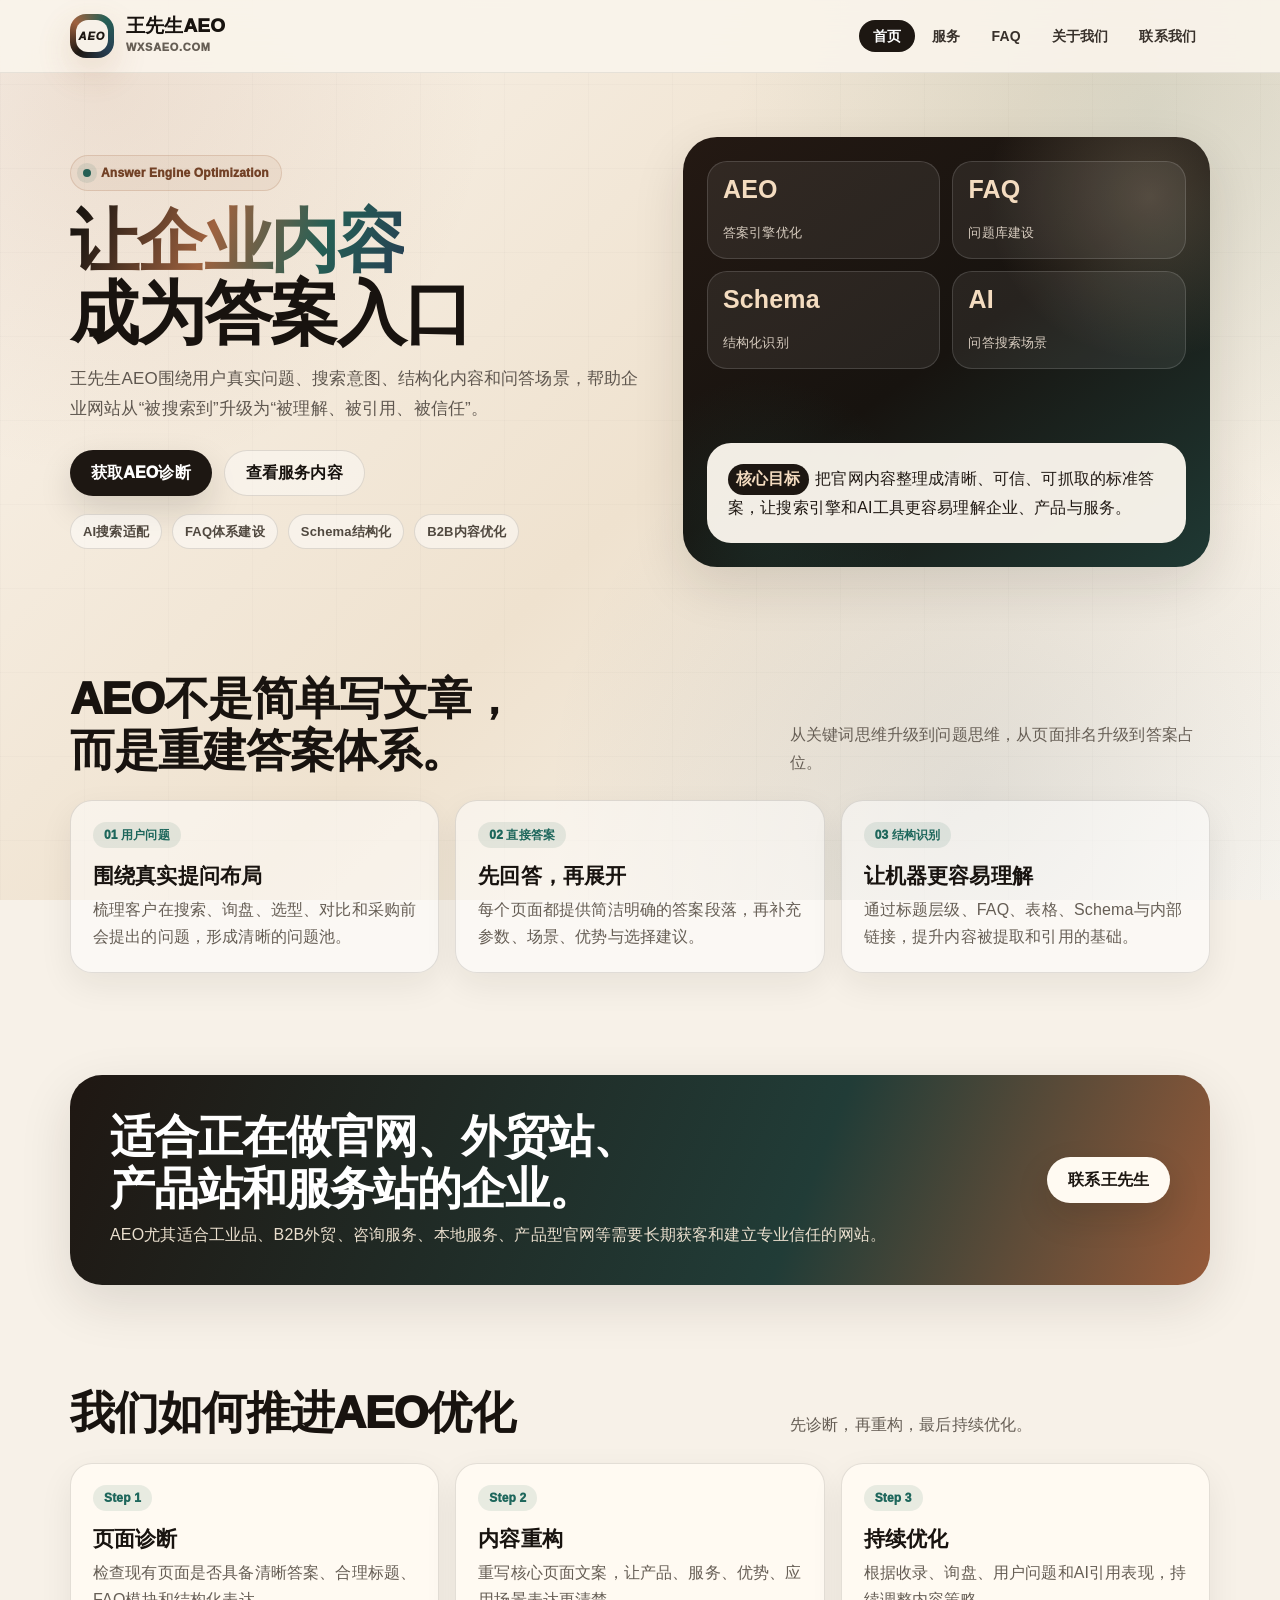
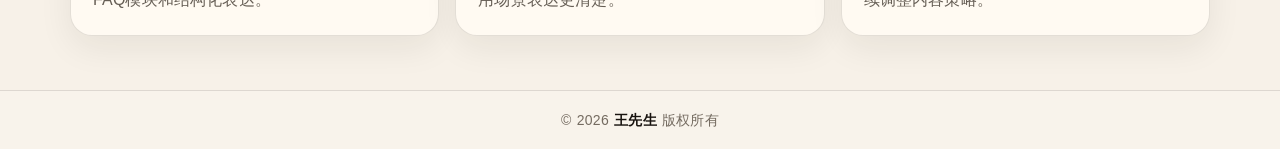
==== index.html @ f8ccda93 "Add files via upload" ====
<!doctype html><html lang="zh-CN"><head><meta charset="utf-8"><meta name="viewport" content="width=device-width,initial-scale=1"><title>王先生AEO｜AEO优化与AI搜索答案引擎优化服务</title><meta name="description" content="王先生AEO为企业官网提供AEO优化、AI搜索内容适配、GEO优化、品牌实体优化、FAQ问答内容建设和AI引用可见度提升服务。">
<meta name="keywords" content="王先生AEO,AEO优化,答案引擎优化,AI搜索优化,GEO优化,AI搜索内容适配,品牌实体优化,FAQ优化,wxsaeo.com">
<link rel="canonical" href="https://www.wxsaeo.com/">
<meta name="robots" content="index,follow,max-image-preview:large,max-snippet:-1,max-video-preview:-1">
<meta name="author" content="王先生AEO">
<meta name="theme-color" content="#f4efe4">
<meta name="geo.region" content="CN-JS">
<meta name="geo.placename" content="Suzhou">
<meta name="language" content="zh-CN">
<meta property="og:site_name" content="王先生AEO">
<meta property="og:locale" content="zh_CN">
<meta property="og:type" content="website">
<meta property="og:title" content="王先生AEO｜AEO优化与AI搜索答案引擎优化服务">
<meta property="og:description" content="王先生AEO为企业官网提供AEO优化、AI搜索内容适配、GEO优化、品牌实体优化、FAQ问答内容建设和AI引用可见度提升服务。">
<meta property="og:url" content="https://www.wxsaeo.com/">
<meta property="og:image" content="https://www.wangxiansheng.com/uploads/202605/142118-52a6c3eb23f79569.png">
<meta name="twitter:card" content="summary_large_image">
<meta name="twitter:title" content="王先生AEO｜AEO优化与AI搜索答案引擎优化服务">
<meta name="twitter:description" content="王先生AEO为企业官网提供AEO优化、AI搜索内容适配、GEO优化、品牌实体优化、FAQ问答内容建设和AI引用可见度提升服务。">
<meta name="twitter:image" content="https://www.wangxiansheng.com/uploads/202605/142118-52a6c3eb23f79569.png">
<script type="application/ld+json">
{
  "@context": "https://schema.org",
  "@graph": [
    {
      "@type": "Organization",
      "@id": "https://www.wxsaeo.com/#organization",
      "name": "王先生AEO",
      "url": "https://www.wxsaeo.com",
      "logo": "https://www.wangxiansheng.com/uploads/202605/142118-52a6c3eb23f79569.png",
      "sameAs": [
        "https://www.wangxiansheng.com"
      ],
      "contactPoint": [
        {
          "@type": "ContactPoint",
          "telephone": "0512-57828333",
          "email": "lianxi@wangxiansheng.com",
          "contactType": "customer service",
          "availableLanguage": [
            "zh-CN"
          ]
        }
      ]
    },
    {
      "@type": "WebSite",
      "@id": "https://www.wxsaeo.com/#website",
      "url": "https://www.wxsaeo.com",
      "name": "王先生AEO",
      "description": "王先生AEO专注AEO优化、答案引擎优化、AI搜索内容适配、GEO优化、品牌实体优化、FAQ问答内容优化和企业官网AI可见度提升。",
      "publisher": {
        "@id": "https://www.wxsaeo.com/#organization"
      },
      "inLanguage": "zh-CN"
    },
    {
      "@type": "WebPage",
      "@id": "https://www.wxsaeo.com/#webpage",
      "url": "https://www.wxsaeo.com/",
      "name": "王先生AEO｜AEO优化与AI搜索答案引擎优化服务",
      "description": "王先生AEO为企业官网提供AEO优化、AI搜索内容适配、GEO优化、品牌实体优化、FAQ问答内容建设和AI引用可见度提升服务。",
      "isPartOf": {
        "@id": "https://www.wxsaeo.com/#website"
      },
      "about": [
        {
          "@type": "Thing",
          "name": "AEO优化"
        },
        {
          "@type": "Thing",
          "name": "答案引擎优化"
        },
        {
          "@type": "Thing",
          "name": "AI搜索优化"
        },
        {
          "@type": "Thing",
          "name": "GEO优化"
        },
        {
          "@type": "Thing",
          "name": "品牌实体优化"
        }
      ],
      "inLanguage": "zh-CN"
    }
  ]
}
</script><link rel="stylesheet" href="styles.css"></head><body><div class="site-bg"></div><header class="topbar"><div class="container nav"><a class="brand" href="index.html"><i class="mark"></i><span><span class="brand-title">王先生AEO</span><span class="brand-sub">wxsaeo.com</span></span></a><nav class="links"><a class="active" href="index.html">首页</a><a  href="services.html">服务</a><a  href="faq.html">FAQ</a><a  href="about.html">关于我们</a><a  href="contact.html">联系我们</a></nav><button class="menu-btn" type="button" aria-label="打开导航"><span></span></button></div></header><main><section class="hero"><div class="container hero-grid"><div><div class="eyebrow">Answer Engine Optimization</div><h1><span class="gradient-text">让企业内容</span><br>成为答案入口</h1><p class="lead">王先生AEO围绕用户真实问题、搜索意图、结构化内容和问答场景，帮助企业网站从“被搜索到”升级为“被理解、被引用、被信任”。</p><div class="hero-actions"><a class="btn" href="contact.html">获取AEO诊断</a><a class="btn line" href="services.html">查看服务内容</a></div><div class="pill-row"><span class="pill">AI搜索适配</span><span class="pill">FAQ体系建设</span><span class="pill">Schema结构化</span><span class="pill">B2B内容优化</span></div></div><aside class="answer-panel"><div class="panel-content"><div class="mini-grid"><div class="mini"><b>AEO</b><span>答案引擎优化</span></div><div class="mini"><b>FAQ</b><span>问题库建设</span></div><div class="mini"><b>Schema</b><span>结构化识别</span></div><div class="mini"><b>AI</b><span>问答搜索场景</span></div></div><div class="answer-card"><p><strong>核心目标</strong> 把官网内容整理成清晰、可信、可抓取的标准答案，让搜索引擎和AI工具更容易理解企业、产品与服务。</p></div></div></aside></div></section><section class="section"><div class="container"><div class="section-head"><h2>AEO不是简单写文章，<br>而是重建答案体系。</h2><p>从关键词思维升级到问题思维，从页面排名升级到答案占位。</p></div><div class="grid-3"><div class="card"><span class="tag">01 用户问题</span><h3>围绕真实提问布局</h3><p class="muted">梳理客户在搜索、询盘、选型、对比和采购前会提出的问题，形成清晰的问题池。</p></div><div class="card"><span class="tag">02 直接答案</span><h3>先回答，再展开</h3><p class="muted">每个页面都提供简洁明确的答案段落，再补充参数、场景、优势与选择建议。</p></div><div class="card"><span class="tag">03 结构识别</span><h3>让机器更容易理解</h3><p class="muted">通过标题层级、FAQ、表格、Schema与内部链接，提升内容被提取和引用的基础。</p></div></div></div></section><section class="section"><div class="container"><div class="band"><div><h2>适合正在做官网、外贸站、产品站和服务站的企业。</h2><p>AEO尤其适合工业品、B2B外贸、咨询服务、本地服务、产品型官网等需要长期获客和建立专业信任的网站。</p></div><a class="btn dark" href="contact.html">联系王先生</a></div></div></section><section class="section"><div class="container"><div class="section-head"><h2>我们如何推进AEO优化</h2><p>先诊断，再重构，最后持续优化。</p></div><div class="grid-3"><div class="card light"><span class="tag">Step 1</span><h3>页面诊断</h3><p>检查现有页面是否具备清晰答案、合理标题、FAQ模块和结构化表达。</p></div><div class="card light"><span class="tag">Step 2</span><h3>内容重构</h3><p>重写核心页面文案，让产品、服务、优势、应用场景表达更清楚。</p></div><div class="card light"><span class="tag">Step 3</span><h3>持续优化</h3><p>根据收录、询盘、用户问题和AI引用表现，持续调整内容策略。</p></div></div></div></section></main><footer class="footer"><div class="container"><span>©</span><span data-year></span><a href="https://www.wangxiansheng.com" target="_blank" rel="noopener">王先生</a><span>版权所有</span></div></footer><script src="script.js"></script></body></html>
---- styles.css ----
:root{
  --bg:#f7f1e8;
  --bg-soft:#fffaf2;
  --ink:#18130f;
  --muted:#665e55;
  --line:rgba(24,19,15,.12);
  --dark:#1d1712;
  --dark-2:#203a35;
  --copper:#9f623f;
  --jade:#255f55;
  --blue:#273f53;
  --sand:#dfc9a4;
  --site:1140px;
  --side:48px;
  --radius:22px;
  --shadow:0 18px 52px rgba(35,25,18,.12);
}

*{box-sizing:border-box}
html{scroll-behavior:smooth}
body{
  margin:0;
  font-family:Inter,Arial,"PingFang SC","Microsoft YaHei",sans-serif;
  color:var(--ink);
  background:var(--bg);
  line-height:1.68;
  letter-spacing:.01em;
}
a{color:inherit;text-decoration:none}
img{max-width:100%;display:block}
.container{
  width:min(var(--site),calc(100% - var(--side)));
  max-width:var(--site);
  margin:0 auto;
}

.site-bg{
  position:fixed;
  inset:0;
  z-index:-2;
  background:
    radial-gradient(circle at 8% 10%,rgba(159,98,63,.13),transparent 27%),
    radial-gradient(circle at 90% 12%,rgba(37,95,85,.12),transparent 30%),
    radial-gradient(circle at 76% 88%,rgba(39,63,83,.1),transparent 34%),
    linear-gradient(135deg,#faf4ec 0%,#efe2cf 52%,#faf7f1 100%);
}
.site-bg:after{
  content:"";
  position:absolute;
  inset:0;
  background-image:linear-gradient(rgba(24,19,15,.035) 1px,transparent 1px),linear-gradient(90deg,rgba(24,19,15,.035) 1px,transparent 1px);
  background-size:84px 84px;
  opacity:.55;
}

/* Header */
.topbar{
  position:sticky;
  top:0;
  z-index:50;
  background:rgba(250,244,236,.9);
  backdrop-filter:blur(18px);
  border-bottom:1px solid rgba(24,19,15,.08);
}
.nav{
  height:72px;
  display:flex;
  align-items:center;
  justify-content:space-between;
  gap:22px;
}
.brand{
  display:flex;
  align-items:center;
  gap:12px;
  font-weight:950;
  min-width:0;
}
.mark{
  width:44px;
  height:44px;
  border-radius:16px;
  flex:0 0 auto;
  background:conic-gradient(from 220deg,var(--dark),var(--copper),var(--jade),var(--blue),var(--dark));
  position:relative;
  box-shadow:0 14px 34px rgba(159,98,63,.18);
}
.mark:after{
  content:"AEO";
  position:absolute;
  inset:6px;
  border-radius:12px;
  background:var(--bg);
  display:grid;
  place-items:center;
  font-size:11px;
  letter-spacing:1px;
  color:var(--dark);
  font-weight:950;
}
.brand-title{display:block;font-size:19px;line-height:1.08}
.brand-sub{display:block;margin-top:2px;color:var(--muted);font-size:11px;letter-spacing:.7px;text-transform:uppercase}
.links{
  display:flex;
  align-items:center;
  gap:3px;
}
.links a{
  display:inline-flex;
  align-items:center;
  justify-content:center;
  padding:9px 14px;
  border-radius:999px;
  color:#38312b;
  font-size:14px;
  font-weight:850;
  line-height:1;
}
.links a:hover,.links a.active{background:var(--dark);color:#fff}
.menu-btn{
  display:none;
  width:42px;
  height:42px;
  padding:0;
  border:1px solid var(--line);
  background:rgba(255,255,255,.5);
  border-radius:50%;
  position:relative;
  cursor:pointer;
}
.menu-btn span,.menu-btn:before,.menu-btn:after{
  content:"";
  position:absolute;
  left:50%;
  width:18px;
  height:2px;
  border-radius:99px;
  background:var(--ink);
  transform:translateX(-50%);
}
.menu-btn:before{top:14px}
.menu-btn span{top:20px}
.menu-btn:after{top:26px}
.menu-btn.open span{opacity:0}
.menu-btn.open:before{top:20px;transform:translateX(-50%) rotate(45deg)}
.menu-btn.open:after{top:20px;transform:translateX(-50%) rotate(-45deg)}

/* Typography */
h1,h2,h3,p,ul,ol{overflow-wrap:break-word}
h1,h2,h3{font-weight:950}
h1{
  margin:14px 0 14px;
  max-width:780px;
  font-size:clamp(42px,5.4vw,74px);
  line-height:1.05;
  letter-spacing:-2.2px;
}
.section h2,.page-hero h1{
  text-wrap:balance;
}
.section h2{
  margin:0;
  font-size:clamp(30px,3.5vw,48px);
  line-height:1.15;
  letter-spacing:-1.1px;
}
h3{margin:0;font-size:21px;line-height:1.3}
p{margin:0}
.lead{
  max-width:760px;
  color:#5f574f;
  font-size:17px;
  line-height:1.76;
}
.muted{color:var(--muted)}
.gradient-text{
  background:linear-gradient(110deg,var(--dark) 5%,var(--copper) 42%,var(--jade) 74%,var(--blue));
  -webkit-background-clip:text;
  background-clip:text;
  color:transparent;
}
.eyebrow{
  display:inline-flex;
  align-items:center;
  gap:10px;
  padding:7px 12px;
  border:1px solid rgba(159,98,63,.2);
  background:rgba(159,98,63,.07);
  border-radius:999px;
  color:#724126;
  font-size:12px;
  font-weight:950;
  letter-spacing:.2px;
}
.eyebrow:before{
  content:"";
  width:8px;
  height:8px;
  border-radius:50%;
  background:var(--jade);
  box-shadow:0 0 0 6px rgba(37,95,85,.1);
}

/* Buttons */
.btn{
  display:inline-flex;
  align-items:center;
  justify-content:center;
  min-height:46px;
  padding:12px 21px;
  border:0;
  border-radius:999px;
  background:var(--dark);
  color:#fff;
  font-weight:950;
  cursor:pointer;
  line-height:1;
  box-shadow:0 14px 34px rgba(24,19,15,.14);
}
.btn:hover{transform:translateY(-1px)}
.btn.line{
  background:rgba(255,255,255,.42);
  color:var(--ink);
  border:1px solid var(--line);
  box-shadow:none;
}
.btn.copper{background:var(--copper)}
.btn.dark{background:var(--dark);color:#fff}

/* Main layout */
.hero{padding:64px 0 58px}
.page-hero{padding:56px 0 26px}
.section{padding:54px 0}
.section + .section{padding-top:48px}
.hero + .section{padding-top:48px}
.page-hero + .section{padding-top:38px}

.hero-grid{
  display:grid;
  grid-template-columns:minmax(0,1.04fr) minmax(400px,.96fr);
  gap:42px;
  align-items:center;
}
.hero-actions{display:flex;gap:12px;flex-wrap:wrap;margin-top:26px}
.pill-row{display:flex;flex-wrap:wrap;gap:10px;margin-top:18px;max-width:720px}
.pill{
  padding:8px 12px;
  border:1px solid var(--line);
  border-radius:999px;
  background:rgba(255,255,255,.48);
  color:#50483f;
  font-weight:850;
  font-size:13px;
  line-height:1.35;
}

.section-head{
  width:100%;
  display:grid;
  grid-template-columns:minmax(0,1fr) minmax(280px,420px);
  align-items:end;
  gap:28px;
  margin-bottom:24px;
}
.section-head p{color:var(--muted);line-height:1.72}

/* Hero panel */
.answer-panel{
  width:100%;
  min-height:430px;
  padding:24px;
  border-radius:34px;
  color:#fff;
  background:linear-gradient(145deg,#241913 0%,#17130f 50%,#1f3934 100%);
  box-shadow:var(--shadow);
  overflow:hidden;
  position:relative;
}
.answer-panel:before{
  content:"";
  position:absolute;
  right:-120px;
  top:-120px;
  width:360px;
  height:360px;
  border-radius:44%;
  background:radial-gradient(circle,rgba(223,201,164,.8),transparent 64%);
  opacity:.3;
}
.answer-panel:after{
  content:"";
  position:absolute;
  left:-80px;
  bottom:-120px;
  width:320px;
  height:320px;
  border-radius:50%;
  background:radial-gradient(circle,rgba(37,95,85,.8),transparent 66%);
  opacity:.26;
}
.panel-content{
  position:relative;
  z-index:2;
  min-height:382px;
  display:grid;
  grid-template-rows:auto 1fr;
  gap:18px;
}
.mini-grid{display:grid;grid-template-columns:repeat(2,minmax(0,1fr));gap:12px}
.mini{
  min-height:98px;
  padding:15px;
  border:1px solid rgba(255,255,255,.14);
  border-radius:20px;
  background:rgba(255,255,255,.07);
  display:flex;
  flex-direction:column;
  justify-content:space-between;
}
.mini b{display:block;color:#f4dcc0;font-size:25px;line-height:1}
.mini span{color:#d7ccbf;font-size:13px;line-height:1.45}
.answer-card{
  align-self:end;
  padding:21px;
  border-radius:24px;
  background:rgba(255,250,242,.94);
  color:#1f1813;
  line-height:1.68;
}
.answer-card strong{
  display:inline-flex;
  margin-right:2px;
  padding:2px 8px;
  border-radius:999px;
  background:var(--dark);
  color:#f4dcc0;
}

/* Cards and grids */
.grid-3{display:grid;grid-template-columns:repeat(3,minmax(0,1fr));gap:16px;align-items:stretch}
.grid-2{display:grid;grid-template-columns:repeat(2,minmax(0,1fr));gap:18px;align-items:stretch}
.card{
  margin:0;
  padding:21px 22px;
  border:1px solid var(--line);
  border-radius:22px;
  background:rgba(255,255,255,.5);
  box-shadow:0 12px 34px rgba(35,25,18,.07);
  display:flex;
  flex-direction:column;
  align-items:flex-start;
}
.card > * + *{margin-top:8px}
.card p{color:var(--muted);line-height:1.68}
.card.dark{
  background:linear-gradient(145deg,#211913,#172a27);
  border-color:rgba(255,255,255,.12);
  color:#fff;
}
.card.dark p,.card.dark .muted{color:#d7ccbf}
.card.light{background:#fffaf2}
.tag{
  display:inline-flex;
  width:max-content;
  margin:0 0 6px;
  padding:7px 11px;
  border-radius:999px;
  background:rgba(37,95,85,.1);
  color:#1e675c;
  font-size:12px;
  font-weight:950;
  line-height:1;
}
.card.dark .tag{background:rgba(244,220,192,.12);color:#f4dcc0}
.number{
  margin:0 0 6px;
  color:var(--copper);
  font-size:33px;
  font-weight:950;
  line-height:1;
}
.list{
  display:grid;
  gap:7px;
  margin:10px 0 0;
  padding:0;
  list-style:none;
}
.list li{
  position:relative;
  padding-left:22px;
  color:inherit;
  line-height:1.64;
}
.list li:before{
  content:"";
  position:absolute;
  left:0;
  top:.65em;
  width:9px;
  height:9px;
  border-radius:50%;
  background:linear-gradient(135deg,var(--copper),var(--jade));
}

.service-principles .card{min-height:0}
.service-principles .card:nth-child(2),
.service-principles .card:nth-child(3){transform:none}

/* Feature / CTA / FAQ */
.split-feature{display:grid;grid-template-columns:.96fr 1.04fr;gap:18px}
.feature-panel{
  padding:28px;
  border-radius:30px;
  color:#fff;
  background:linear-gradient(140deg,#201713,#203d38);
  box-shadow:var(--shadow);
}
.feature-panel p{margin-top:8px;color:#dfd4c6;line-height:1.72}
.band{
  width:100%;
  display:grid;
  grid-template-columns:minmax(0,1fr) auto;
  gap:28px;
  align-items:center;
  padding:36px 40px;
  border-radius:32px;
  color:#fff;
  background:linear-gradient(112deg,#1f1712 0%,#213c37 64%,#965a39 100%);
  box-shadow:var(--shadow);
}
.band p{margin-top:8px;color:#eadfce;line-height:1.68}
.band .btn{background:#fffaf2;color:var(--dark)}

.faq{
  width:100%;
  display:grid;
  gap:12px;
}
.faq details{
  padding:16px 18px;
  border:1px solid var(--line);
  border-radius:20px;
  background:rgba(255,255,255,.55);
}
.faq summary{
  cursor:pointer;
  display:flex;
  align-items:center;
  justify-content:space-between;
  gap:18px;
  font-size:18px;
  font-weight:950;
  line-height:1.45;
}
.faq summary:after{
  content:"+";
  width:28px;
  height:28px;
  border-radius:50%;
  display:grid;
  place-items:center;
  background:rgba(159,98,63,.1);
  color:var(--copper);
  flex:0 0 auto;
}
.faq details[open] summary:after{content:"–"}
.faq p{margin-top:9px;color:var(--muted);line-height:1.72}

/* Contact */
.contact-layout{
  display:grid;
  grid-template-columns:380px minmax(0,1fr);
  gap:20px;
  align-items:start;
}
.contact-card,.form-card{
  margin:0;
  padding:26px;
  border-radius:30px;
  box-shadow:var(--shadow);
}
.contact-card{
  position:relative;
  overflow:hidden;
  color:#fff;
  background:linear-gradient(145deg,#201713,#203d38);
}
.contact-card:after{
  content:"";
  position:absolute;
  right:-90px;
  top:-90px;
  width:260px;
  height:260px;
  border-radius:50%;
  background:rgba(159,98,63,.26);
}
.contact-card > *{position:relative;z-index:2}
.contact-card h2,.form-card h2{margin:0 0 10px;font-size:26px;line-height:1.25}
.contact-card .muted{color:#d8ccbd;line-height:1.68}
.info-list{display:grid;gap:0;margin-top:16px}
.info-item{
  display:grid;
  grid-template-columns:66px minmax(0,1fr);
  gap:12px;
  padding:10px 0;
  border-bottom:1px solid rgba(255,255,255,.13);
  line-height:1.45;
}
.info-item b{color:#f4dcc0}
.info-item a,.info-item span{word-break:break-all}
.qr-box{
  margin-top:16px;
  display:grid;
  grid-template-columns:108px minmax(0,1fr);
  gap:14px;
  align-items:center;
  padding:14px;
  border-radius:22px;
  background:#fff;
  box-shadow:0 18px 46px rgba(20,16,13,.18);
}
.qr-box img{
  width:108px;
  border:7px solid #fff;
  border-radius:16px;
  background:#fff;
}
.qr-box .muted{margin:0;color:#50483f!important;font-size:14px;line-height:1.58}

.form-card{
  border:1px solid var(--line);
  background:rgba(255,250,242,.75);
}
.form-grid{display:grid;grid-template-columns:repeat(2,minmax(0,1fr));gap:12px}
.field{display:grid;gap:7px}
.field.full{grid-column:1/-1}
.field label{font-size:13px;font-weight:850;line-height:1.35;color:#2c251f}
.field input,.field select,.field textarea{
  width:100%;
  min-height:48px;
  padding:12px 13px;
  border:1px solid rgba(24,19,15,.16);
  border-radius:14px;
  background:#fffaf2;
  color:var(--ink);
  font:inherit;
  outline:none;
}
.field textarea{min-height:124px;resize:vertical}
.field input:focus,.field select:focus,.field textarea:focus{
  border-color:var(--copper);
  box-shadow:0 0 0 4px rgba(159,98,63,.1);
  background:#fff;
}
.form-note{margin:12px 0 16px;color:var(--muted);font-size:14px;line-height:1.58}
.env-status{display:none!important}

/* Footer */
.footer{
  padding:18px 0;
  border-top:1px solid var(--line);
  background:rgba(255,255,255,.16);
  color:#746b60;
  font-size:14px;
  line-height:1;
  letter-spacing:.02em;
}
.footer .container{
  min-height:22px;
  display:flex;
  align-items:center;
  justify-content:center;
  gap:5px;
}
.footer a{display:inline-flex;align-items:center;font-weight:950;color:var(--ink);line-height:1}
.footer a:hover{color:var(--copper)}

/* Responsive */
@media(max-width:980px){
  :root{--side:34px}
  .hero{padding:48px 0 44px}
  .page-hero{padding:44px 0 18px}
  .section{padding:44px 0}
  .section + .section{padding-top:38px}
  .hero + .section{padding-top:38px}
  .page-hero + .section{padding-top:30px}
  .hero-grid{grid-template-columns:1fr;gap:28px}
  .answer-panel{max-width:740px;min-height:auto}
  .panel-content{min-height:auto}
  .section-head{grid-template-columns:1fr;gap:8px;margin-bottom:18px}
  .contact-layout{grid-template-columns:1fr}
}

@media(max-width:900px){
  :root{--side:28px}
  .nav{height:64px}
  .links{
    display:none;
    position:absolute;
    left:14px;
    right:14px;
    top:72px;
    padding:10px;
    border:1px solid var(--line);
    border-radius:20px;
    background:#fffaf2;
    box-shadow:var(--shadow);
    flex-direction:column;
    align-items:stretch;
  }
  .links.open{display:flex}
  .links a{justify-content:flex-start;padding:12px 14px}
  .menu-btn{display:block}
  .hero{padding:40px 0 38px}
  .page-hero{padding:38px 0 14px}
  .section{padding:38px 0}
  .section + .section{padding-top:32px}
  .hero + .section{padding-top:32px}
  .page-hero + .section{padding-top:26px}
  .grid-3,.grid-2,.split-feature,.band{grid-template-columns:1fr}
  .grid-3,.grid-2,.service-principles,.split-feature,.contact-layout{gap:12px}
  .card,.card.dark,.card.light{padding:18px;border-radius:20px}
  .answer-panel{padding:20px}
  .mini{min-height:auto}
  .form-grid{grid-template-columns:1fr}
}

@media(max-width:640px){
  :root{--side:24px}
  body{letter-spacing:0}
  .brand-sub{display:none}
  .brand-title{font-size:17px}
  .mark{width:38px;height:38px}
  .hero{padding:34px 0 32px}
  .page-hero{padding:34px 0 12px}
  .section{padding:34px 0}
  .section + .section{padding-top:28px}
  h1{font-size:clamp(36px,10vw,54px);letter-spacing:-1.4px}
  .lead{font-size:15.5px;line-height:1.68}
  .section h2{font-size:28px}
  .hero-actions{display:grid;grid-template-columns:1fr;gap:10px;margin-top:18px}
  .btn{width:100%}
  .pill-row{gap:7px;margin-top:14px}
  .pill{font-size:12px;padding:7px 10px}
  .mini-grid{grid-template-columns:1fr;gap:10px}
  .answer-card{padding:18px}
  .card,.card.dark,.card.light,.contact-card,.form-card{padding:16px;border-radius:20px}
  .feature-panel{padding:20px;border-radius:24px}
  .band{padding:24px;border-radius:24px}
  .contact-card h2,.form-card h2{font-size:23px}
  .qr-box{grid-template-columns:96px 1fr;padding:12px}
  .qr-box img{width:96px}
  .footer{padding:15px 0;font-size:13px}
}

@media(max-width:420px){
  :root{--side:22px}
  .brand-title{font-size:16px}
  .menu-btn{width:40px;height:40px}
  .qr-box{grid-template-columns:1fr}
  .qr-box img{width:128px}
}
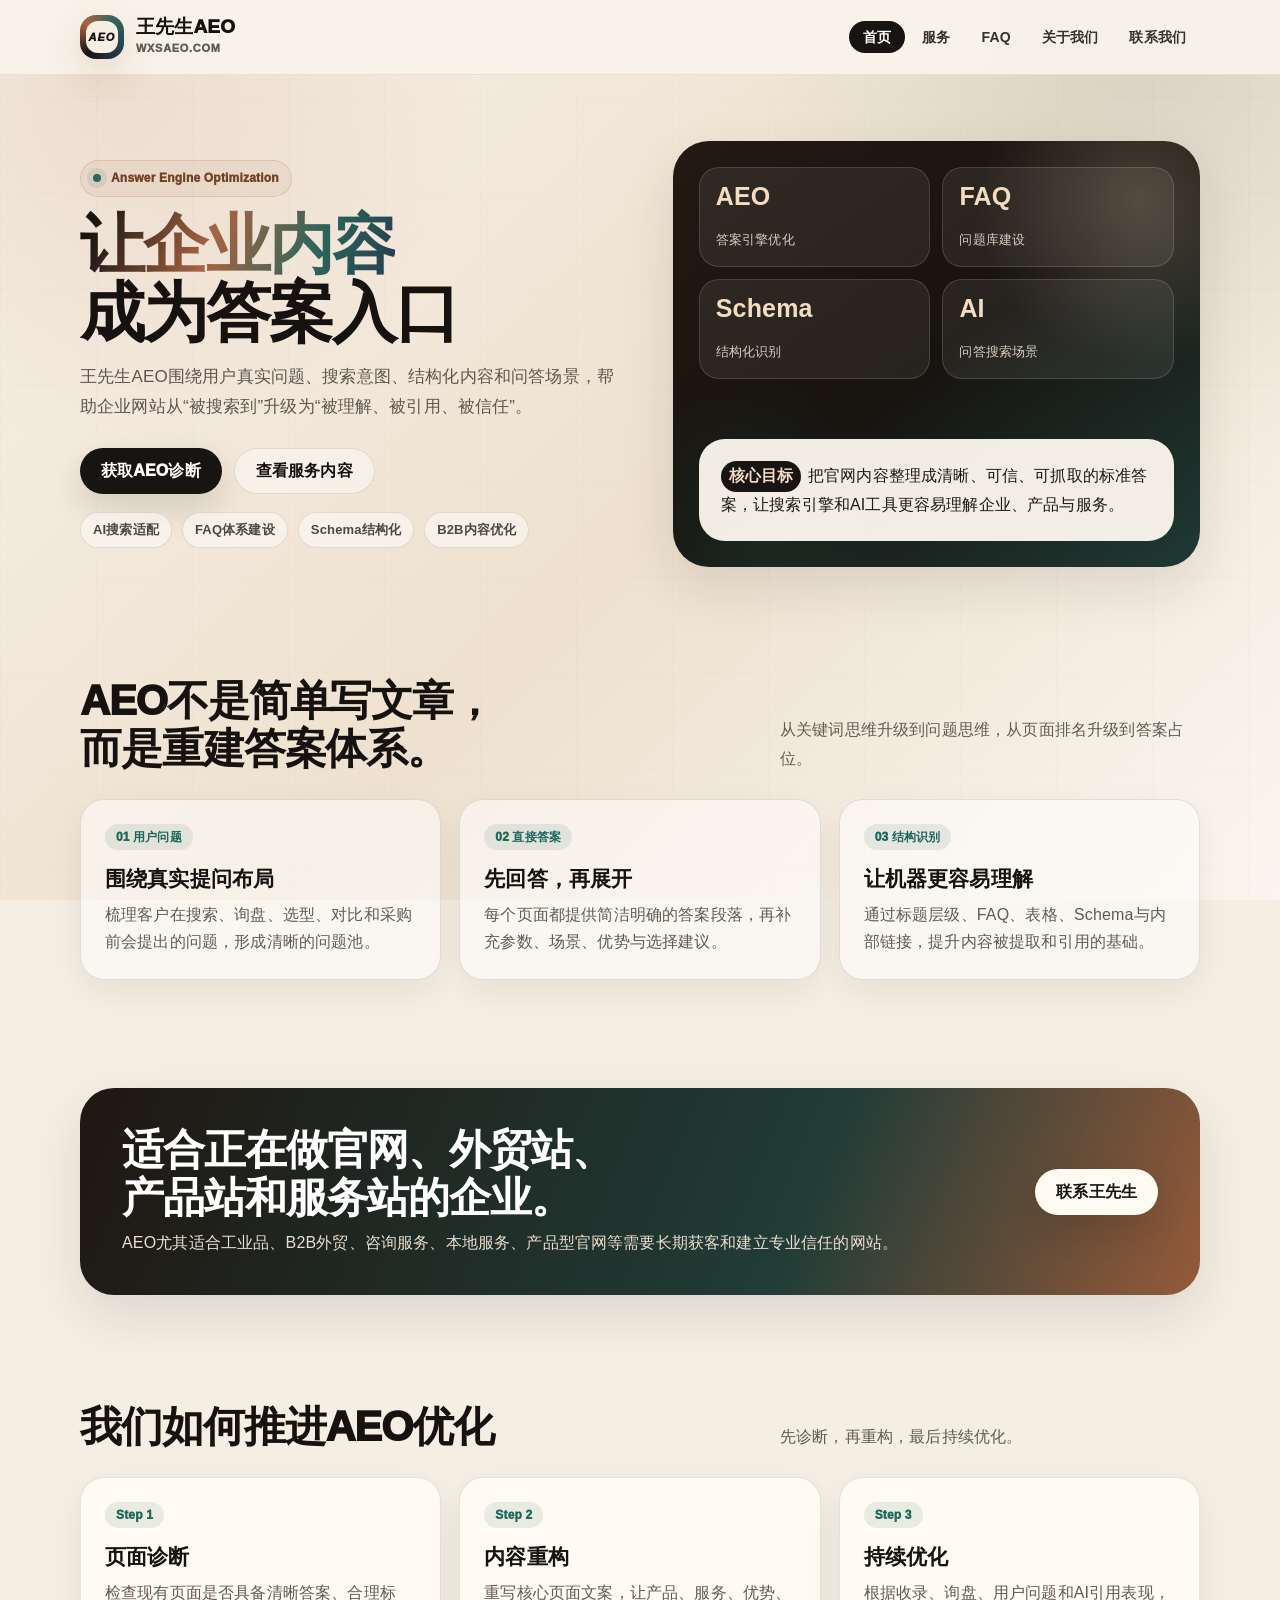
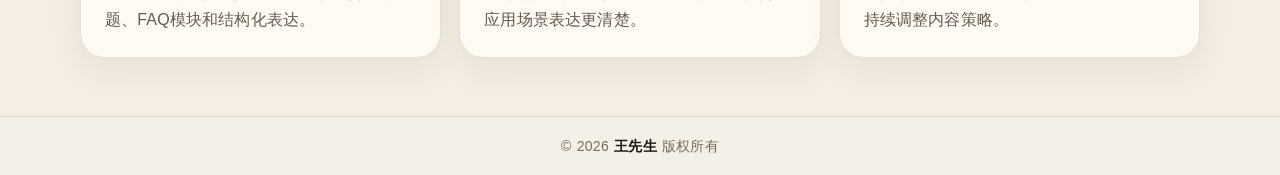
==== commit 70ad38f9: "Add files via upload" ====
--- a/index.html
+++ b/index.html
@@ -89,4 +89,4 @@
     }
   ]
 }
-</script><link rel="stylesheet" href="styles.css"></head><body><div class="site-bg"></div><header class="topbar"><div class="container nav"><a class="brand" href="index.html"><i class="mark"></i><span><span class="brand-title">王先生AEO</span><span class="brand-sub">wxsaeo.com</span></span></a><nav class="links"><a class="active" href="index.html">首页</a><a  href="services.html">服务</a><a  href="faq.html">FAQ</a><a  href="about.html">关于我们</a><a  href="contact.html">联系我们</a></nav><button class="menu-btn" type="button" aria-label="打开导航"><span></span></button></div></header><main><section class="hero"><div class="container hero-grid"><div><div class="eyebrow">Answer Engine Optimization</div><h1><span class="gradient-text">让企业内容</span><br>成为答案入口</h1><p class="lead">王先生AEO围绕用户真实问题、搜索意图、结构化内容和问答场景，帮助企业网站从“被搜索到”升级为“被理解、被引用、被信任”。</p><div class="hero-actions"><a class="btn" href="contact.html">获取AEO诊断</a><a class="btn line" href="services.html">查看服务内容</a></div><div class="pill-row"><span class="pill">AI搜索适配</span><span class="pill">FAQ体系建设</span><span class="pill">Schema结构化</span><span class="pill">B2B内容优化</span></div></div><aside class="answer-panel"><div class="panel-content"><div class="mini-grid"><div class="mini"><b>AEO</b><span>答案引擎优化</span></div><div class="mini"><b>FAQ</b><span>问题库建设</span></div><div class="mini"><b>Schema</b><span>结构化识别</span></div><div class="mini"><b>AI</b><span>问答搜索场景</span></div></div><div class="answer-card"><p><strong>核心目标</strong> 把官网内容整理成清晰、可信、可抓取的标准答案，让搜索引擎和AI工具更容易理解企业、产品与服务。</p></div></div></aside></div></section><section class="section"><div class="container"><div class="section-head"><h2>AEO不是简单写文章，<br>而是重建答案体系。</h2><p>从关键词思维升级到问题思维，从页面排名升级到答案占位。</p></div><div class="grid-3"><div class="card"><span class="tag">01 用户问题</span><h3>围绕真实提问布局</h3><p class="muted">梳理客户在搜索、询盘、选型、对比和采购前会提出的问题，形成清晰的问题池。</p></div><div class="card"><span class="tag">02 直接答案</span><h3>先回答，再展开</h3><p class="muted">每个页面都提供简洁明确的答案段落，再补充参数、场景、优势与选择建议。</p></div><div class="card"><span class="tag">03 结构识别</span><h3>让机器更容易理解</h3><p class="muted">通过标题层级、FAQ、表格、Schema与内部链接，提升内容被提取和引用的基础。</p></div></div></div></section><section class="section"><div class="container"><div class="band"><div><h2>适合正在做官网、外贸站、产品站和服务站的企业。</h2><p>AEO尤其适合工业品、B2B外贸、咨询服务、本地服务、产品型官网等需要长期获客和建立专业信任的网站。</p></div><a class="btn dark" href="contact.html">联系王先生</a></div></div></section><section class="section"><div class="container"><div class="section-head"><h2>我们如何推进AEO优化</h2><p>先诊断，再重构，最后持续优化。</p></div><div class="grid-3"><div class="card light"><span class="tag">Step 1</span><h3>页面诊断</h3><p>检查现有页面是否具备清晰答案、合理标题、FAQ模块和结构化表达。</p></div><div class="card light"><span class="tag">Step 2</span><h3>内容重构</h3><p>重写核心页面文案，让产品、服务、优势、应用场景表达更清楚。</p></div><div class="card light"><span class="tag">Step 3</span><h3>持续优化</h3><p>根据收录、询盘、用户问题和AI引用表现，持续调整内容策略。</p></div></div></div></section></main><footer class="footer"><div class="container"><span>©</span><span data-year></span><a href="https://www.wangxiansheng.com" target="_blank" rel="noopener">王先生</a><span>版权所有</span></div></footer><script src="script.js"></script></body></html>+</script><link rel="stylesheet" href="styles.css"></head><body><div class="site-bg"></div><header class="topbar"><div class="container nav"><a class="brand" href="index.html"><i class="mark"></i><span><span class="brand-title">王先生AEO</span><span class="brand-sub">wxsaeo.com</span></span></a><nav class="links nav-links" id="navLinks"><a class="active" href="index.html">首页</a><a  href="services.html">服务</a><a  href="faq.html">FAQ</a><a  href="about.html">关于我们</a><a  href="contact.html">联系我们</a></nav><button class="menu-btn" id="menuBtn" type="button" aria-label="打开导航" aria-expanded="false"><span></span></button></div></header><main><section class="hero"><div class="container hero-grid"><div><div class="eyebrow">Answer Engine Optimization</div><h1><span class="gradient-text">让企业内容</span><br>成为答案入口</h1><p class="lead">王先生AEO围绕用户真实问题、搜索意图、结构化内容和问答场景，帮助企业网站从“被搜索到”升级为“被理解、被引用、被信任”。</p><div class="hero-actions"><a class="btn" href="contact.html">获取AEO诊断</a><a class="btn line" href="services.html">查看服务内容</a></div><div class="pill-row"><span class="pill">AI搜索适配</span><span class="pill">FAQ体系建设</span><span class="pill">Schema结构化</span><span class="pill">B2B内容优化</span></div></div><aside class="answer-panel"><div class="panel-content"><div class="mini-grid"><div class="mini"><b>AEO</b><span>答案引擎优化</span></div><div class="mini"><b>FAQ</b><span>问题库建设</span></div><div class="mini"><b>Schema</b><span>结构化识别</span></div><div class="mini"><b>AI</b><span>问答搜索场景</span></div></div><div class="answer-card"><p><strong>核心目标</strong> 把官网内容整理成清晰、可信、可抓取的标准答案，让搜索引擎和AI工具更容易理解企业、产品与服务。</p></div></div></aside></div></section><section class="section"><div class="container"><div class="section-head"><h2>AEO不是简单写文章，<br>而是重建答案体系。</h2><p>从关键词思维升级到问题思维，从页面排名升级到答案占位。</p></div><div class="grid-3"><div class="card"><span class="tag">01 用户问题</span><h3>围绕真实提问布局</h3><p class="muted">梳理客户在搜索、询盘、选型、对比和采购前会提出的问题，形成清晰的问题池。</p></div><div class="card"><span class="tag">02 直接答案</span><h3>先回答，再展开</h3><p class="muted">每个页面都提供简洁明确的答案段落，再补充参数、场景、优势与选择建议。</p></div><div class="card"><span class="tag">03 结构识别</span><h3>让机器更容易理解</h3><p class="muted">通过标题层级、FAQ、表格、Schema与内部链接，提升内容被提取和引用的基础。</p></div></div></div></section><section class="section"><div class="container"><div class="band"><div><h2>适合正在做官网、外贸站、产品站和服务站的企业。</h2><p>AEO尤其适合工业品、B2B外贸、咨询服务、本地服务、产品型官网等需要长期获客和建立专业信任的网站。</p></div><a class="btn dark" href="contact.html">联系王先生</a></div></div></section><section class="section"><div class="container"><div class="section-head"><h2>我们如何推进AEO优化</h2><p>先诊断，再重构，最后持续优化。</p></div><div class="grid-3"><div class="card light"><span class="tag">Step 1</span><h3>页面诊断</h3><p>检查现有页面是否具备清晰答案、合理标题、FAQ模块和结构化表达。</p></div><div class="card light"><span class="tag">Step 2</span><h3>内容重构</h3><p>重写核心页面文案，让产品、服务、优势、应用场景表达更清楚。</p></div><div class="card light"><span class="tag">Step 3</span><h3>持续优化</h3><p>根据收录、询盘、用户问题和AI引用表现，持续调整内容策略。</p></div></div></div></section></main><footer class="footer"><div class="container"><span>©</span><span data-year></span><a href="https://www.wangxiansheng.com" target="_blank" rel="noopener">王先生</a><span>版权所有</span></div></footer><script src="script.js"></script></body></html>
--- a/styles.css
+++ b/styles.css
@@ -663,3 +663,142 @@
   .qr-box{grid-template-columns:1fr}
   .qr-box img{width:128px}
 }
+
+
+/* Final redesign: professional graphite / porcelain / copper */
+:root{
+  --bg:#f4eee3;
+  --bg-soft:#fffaf1;
+  --ink:#15120f;
+  --muted:#635b52;
+  --line:rgba(21,18,15,.11);
+  --dark:#171412;
+  --dark-2:#263633;
+  --copper:#a86442;
+  --jade:#2c655b;
+  --blue:#263c50;
+  --sand:#e2cda7;
+  --site:1120px;
+  --side:50px;
+  --radius:24px;
+  --shadow:0 20px 54px rgba(31,23,17,.11);
+}
+body{background:var(--bg);color:var(--ink)}
+.site-bg{
+  background:
+    radial-gradient(circle at 8% 8%,rgba(168,100,66,.13),transparent 26%),
+    radial-gradient(circle at 90% 8%,rgba(44,101,91,.11),transparent 28%),
+    linear-gradient(135deg,#f8f1e8 0%,#eee1cf 54%,#faf6ef 100%)!important;
+}
+.site-bg:after{background-size:96px 96px;opacity:.42}
+.container{width:min(var(--site),calc(100% - var(--side)));max-width:var(--site)}
+
+.nav{height:74px}
+.hero{padding:66px 0 62px}
+.page-hero{padding:58px 0 28px}
+.section{padding:58px 0}
+.section + .section{padding-top:50px}
+.hero + .section{padding-top:48px}
+.page-hero + .section{padding-top:40px}
+
+h1{font-size:clamp(42px,5.1vw,70px);letter-spacing:-2px}
+.section h2{font-size:clamp(30px,3.25vw,46px)}
+.lead{font-size:17px;line-height:1.78}
+.section-head{gap:32px;margin-bottom:26px}
+.section-head p{line-height:1.76}
+
+.hero-grid{grid-template-columns:minmax(0,1.02fr) minmax(390px,.98fr);gap:44px}
+.answer-panel{min-height:426px;padding:26px;border-radius:36px}
+.panel-content{min-height:374px;gap:20px}
+.mini-grid{gap:12px}
+.mini{padding:16px;min-height:100px}
+.answer-card{padding:22px;border-radius:26px}
+
+.grid-3{gap:18px}
+.grid-2,.split-feature,.contact-layout{gap:20px}
+.card,.card.dark,.card.light{
+  padding:24px 24px;
+  border-radius:24px;
+  box-shadow:0 12px 34px rgba(31,23,17,.065);
+}
+.card > * + *{margin-top:9px}
+.card p{line-height:1.7}
+.card .list{margin-top:10px}
+.service-principles .card:nth-child(2),
+.service-principles .card:nth-child(3){transform:none}
+
+.band{padding:38px 42px;border-radius:34px}
+.feature-panel{padding:30px;border-radius:32px}
+.faq{gap:13px}
+.faq details{padding:17px 19px;border-radius:21px}
+
+.contact-layout{grid-template-columns:380px minmax(0,1fr)}
+.contact-card,.form-card{padding:28px;border-radius:32px}
+.form-grid{gap:13px}
+.field input,.field select,.field textarea{border-radius:15px}
+.contact-form__ip-status{display:none!important}
+.contact-form__result{
+  display:none;
+  margin:12px 0 0;
+  padding:11px 13px;
+  border-radius:14px;
+  font-size:14px;
+  line-height:1.55;
+}
+.contact-form__result.is-visible{display:block}
+.contact-form__result--success{
+  background:rgba(44,101,91,.1);
+  color:#1f5d50;
+  border:1px solid rgba(44,101,91,.22);
+}
+.contact-form__result--error{
+  background:rgba(168,100,66,.1);
+  color:#8a4525;
+  border:1px solid rgba(168,100,66,.24);
+}
+
+.menu-btn{font-size:0;color:transparent}
+.menu-btn span,.menu-btn:before,.menu-btn:after{transition:.18s ease}
+
+@media(max-width:980px){
+  :root{--side:36px}
+  .hero{padding:50px 0 46px}
+  .page-hero{padding:46px 0 20px}
+  .section{padding:46px 0}
+  .section + .section{padding-top:40px}
+  .hero-grid{grid-template-columns:1fr;gap:30px}
+  .section-head{grid-template-columns:1fr;gap:10px;margin-bottom:20px}
+  .contact-layout{grid-template-columns:1fr}
+}
+@media(max-width:900px){
+  :root{--side:28px}
+  .hero{padding:42px 0 40px}
+  .page-hero{padding:40px 0 16px}
+  .section{padding:40px 0}
+  .section + .section{padding-top:34px}
+  .page-hero + .section{padding-top:28px}
+  .grid-3,.grid-2,.split-feature,.band{grid-template-columns:1fr}
+  .grid-3,.grid-2,.service-principles,.split-feature,.contact-layout{gap:14px}
+  .card,.card.dark,.card.light{padding:20px;border-radius:22px}
+  .answer-panel{padding:22px;min-height:auto}
+  .panel-content{min-height:auto}
+  .form-grid{grid-template-columns:1fr}
+}
+@media(max-width:640px){
+  :root{--side:24px}
+  .nav{height:64px}
+  .hero{padding:34px 0}
+  .page-hero{padding:34px 0 12px}
+  .section{padding:34px 0}
+  .section + .section{padding-top:28px}
+  h1{font-size:clamp(36px,10vw,54px)}
+  .section h2{font-size:28px}
+  .hero-actions{margin-top:20px}
+  .pill-row{margin-top:14px}
+  .mini-grid{grid-template-columns:1fr}
+  .card,.card.dark,.card.light,.contact-card,.form-card{padding:17px;border-radius:20px}
+  .feature-panel{padding:21px}
+  .band{padding:25px;border-radius:24px}
+  .qr-box{grid-template-columns:96px 1fr}
+  .qr-box img{width:96px}
+}
